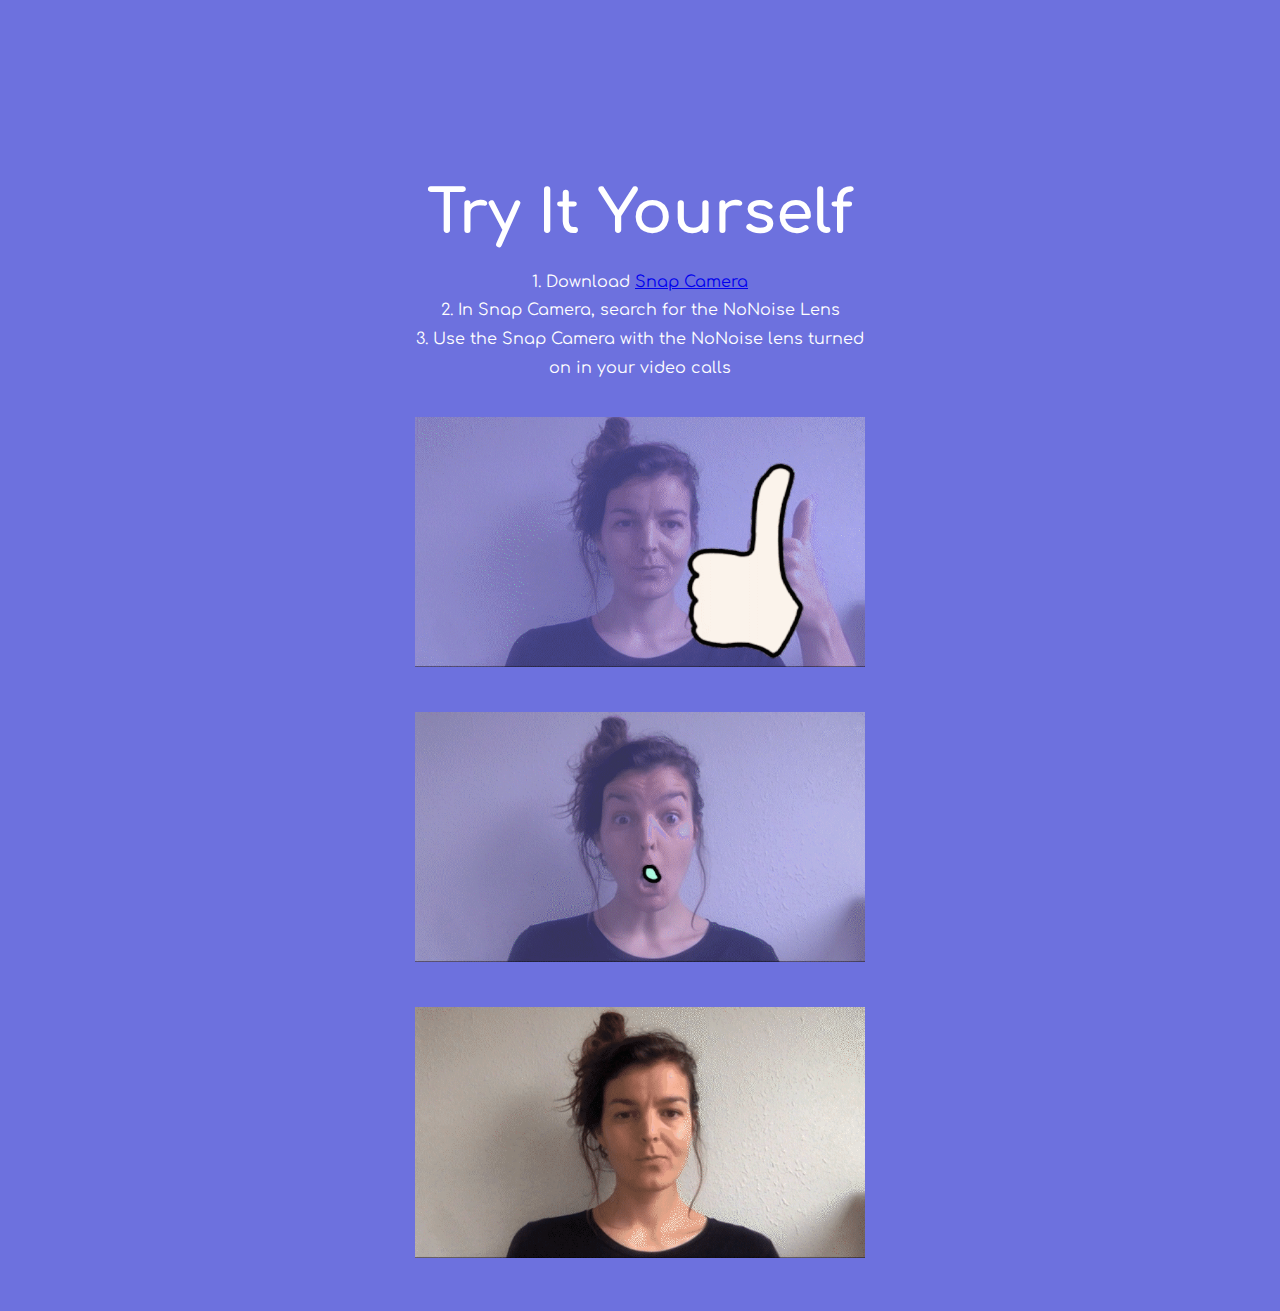
==== try.html @ 9f3b504e "try page" ====
<DOCTYPE! html>

<htmlL>

<head>
<!-- 	<link rel='icon' type='image/png' href='Icon.png'/> -->
	<link rel="stylesheet" href="main.css">
	<!-- <link rel="icon" href="Icon.ico"> -->
	<link href="https://fonts.googleapis.com/css2?family=Comfortaa:wght@600&display=swap" rel="stylesheet">
	<link href="https://fonts.googleapis.com/css2?family=Comfortaa:wght@300;600&display=swap" rel="stylesheet">
	
	<script src="js/script.js"></script>
</head>

<body>
	
	<div class="titleBlockTry">
		<div id="title">
			Try It Yourself
		</div>
		<div id="tagline">
			<p>1. Download <a href="https://snapcamera.snapchat.com" target="_blank">Snap Camera</a> <br> 2. In Snap Camera, search for the NoNoise Lens <br> 3. Use the Snap Camera with the NoNoise lens turned on in your video calls</p>
		</div>
	</div>
	<div class="explaingifs">
		<div>
			<br>
			<img src="assets/NoNoise_thumb.gif" alt=”gif”/>
			<br>
			<img src="assets/NoNoise_wow.gif" alt=”gif”/>
			<br>
			<img src="assets/NoNoise_clap.gif" alt=”gif”/>
		</div>
	</div>
	

	

	
</body>

</html>
---- main.css ----
body {
	background-color: #6d71de;
	color:white;
	font-family: 'Comfortaa', cursive;
}

.titleBlock {
	width: 350px;
	margin:0 auto;
	margin-top: 37vh;
}

.titleBlockTry {
	width: 450px;
	margin:0 auto;
	margin-top: 20vh;
}

.explaingifs {
	width: 450px;
	margin: 0 auto;
}

.explaingifs img {
	margin-bottom: 10%;
	width: 450px;
}

#title{
	position: relative;
	font-weight: bolder;
	font-size: 60px;/*4em;*/
	text-align: center;
	padding-bottom: 1%;
}

#subtitle{
	position:relative;
	font-weight: bolder;
	font-size: 18px;
	text-align: center;
	padding-bottom: 4%;
}

#tagline{
	position:relative;
	font-size: 16px;
	line-height: 1.8;
	text-align: center;
}

#menuGif {
	display:flex;
	justify-content: center;
	margin-top: -1em;
}

#menuGif img {
	height:7em;
	width:7em;
}

#menuGif a {
	color:white;
	text-decoration: none;
}

#menuGif a:hover {
	color:white;
	text-decoration: underline;
}

#menuTry {
	position: relative;
	display: flex;
	justify-content: flex-end;
	padding-right: 5px;
	z-index: 2;
}

#menuHack {
	position: relative;
	display:flex;
	justify-content: flex-start;
	padding-left: 5px;
	z-index: 3;
}

#TryMeLabel {
	text-align: center;
	font-size: 16px;
	padding-right: 4px;
}

#HackMeLabel {
	text-align: center;
	font-size: 16px;
	padding-right: 4px;
}


/*FREE FLOATING GIFS*/

#handClapGif{
	position:fixed;
	bottom:0;
	left:5vw;
	z-index: -1;
}

#handClapGif img {
	width:50%;
}

#wowGif{
	position:fixed;
	top:-10%;
	right:0;
	z-index: -1;
}

#wowGif img {
	width:55%;
}

#thumbGif {
	position:fixed;
	bottom:-10%;
	right:0;
	transform: scaleX(-1);
	z-index: -1;
}

#thumbGif img {
	width: 75%;
}






/*NARROW WINDOW EXCEPTIONS*/
@media all and (max-width : 900px) {
	#thumbGif img {
		display: none;
	}
}

/*MOBILE SETTINGS*/
@media only screen and (max-device-width : 800px) {
  .titleBlock {
  	width: 70%;
  	margin-top: 20vh;
  }

  #title{
  	font-size: 100px;
  }

  #subtitle {
  	font-size: 36px;
  }

  #tagline {
  	font-size: 32px;
  }

  #menuGif {
  	margin-top: -3em;
  }

  #menuGif img {
	height:12em;
	width:12em;
  }

  #menuTry {
  	padding-right: 10px;
  }

  #menuHack {
  	padding-left: 10px;
  }

  #TryMeLabel {
  	font-size: 32px;
  }

  #HackMeLabel {
  	font-size: 32px;
  }

  #handClapGif img {
	width:35vh;
  }

  #thumbGif img {
	display: none;
  }

  #wowGif img {
  	width:36vh;
  }

}
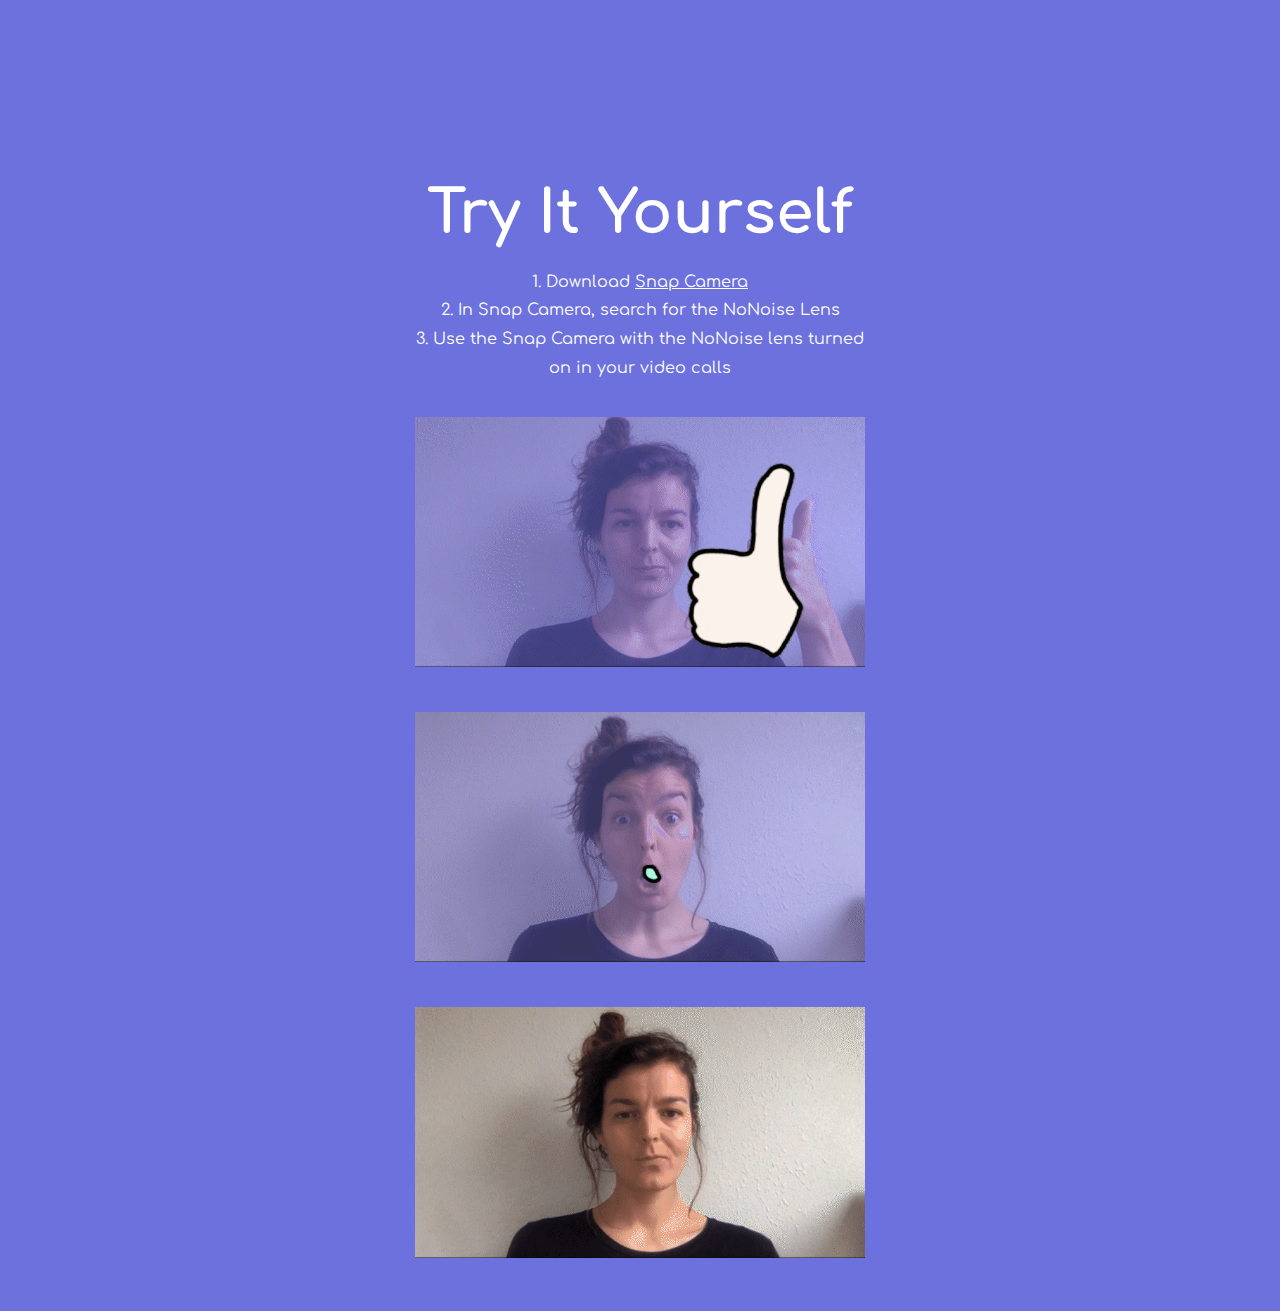
==== commit 505effa5: "change link color" ====
--- a/try.html
+++ b/try.html
@@ -19,7 +19,7 @@
 			Try It Yourself
 		</div>
 		<div id="tagline">
-			<p>1. Download <a href="https://snapcamera.snapchat.com" target="_blank">Snap Camera</a> <br> 2. In Snap Camera, search for the NoNoise Lens <br> 3. Use the Snap Camera with the NoNoise lens turned on in your video calls</p>
+			<p>1. Download <a href="https://snapcamera.snapchat.com" target="_blank" style="color:#ffffff">Snap Camera</a> <br> 2. In Snap Camera, search for the NoNoise Lens <br> 3. Use the Snap Camera with the NoNoise lens turned on in your video calls</p>
 		</div>
 	</div>
 	<div class="explaingifs">
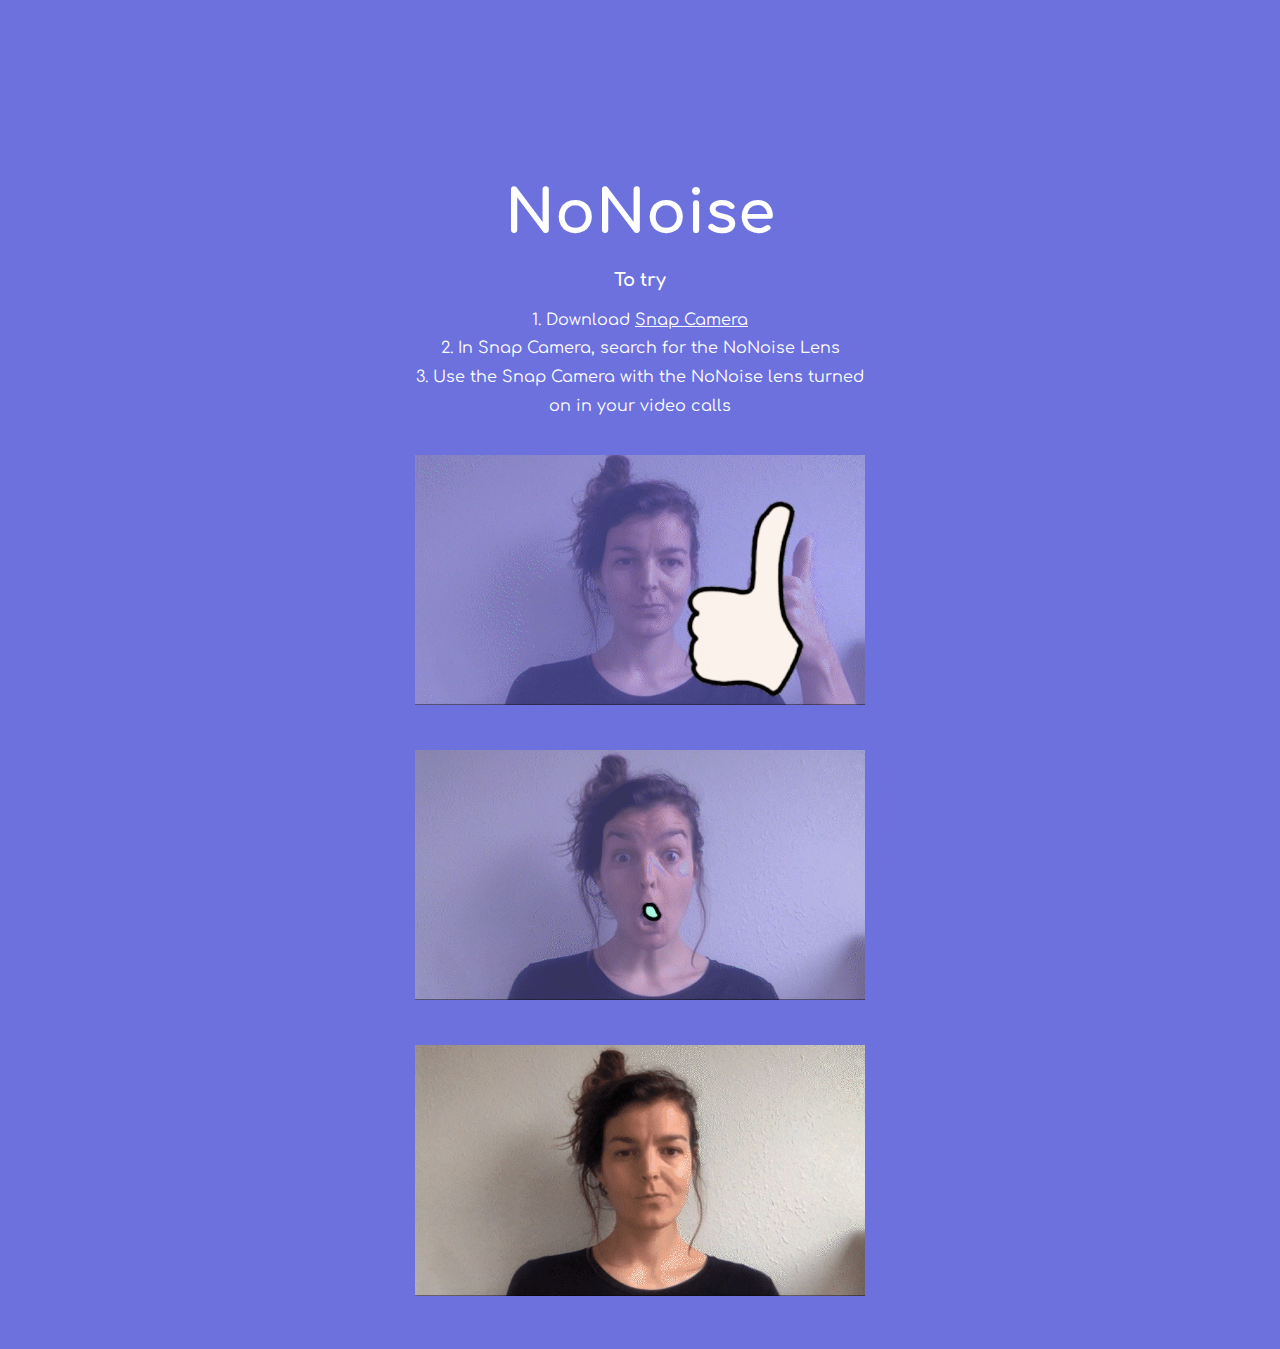
==== commit 198a0678: "back from try" ====
--- a/try.html
+++ b/try.html
@@ -16,7 +16,10 @@
 	
 	<div class="titleBlockTry">
 		<div id="title">
-			Try It Yourself
+			<a href="./try.html" style="color:#ffffff; text-decoration: none">NoNoise</a>
+		</div>
+		<div id="subtitleTry">
+			To try
 		</div>
 		<div id="tagline">
 			<p>1. Download <a href="https://snapcamera.snapchat.com" target="_blank" style="color:#ffffff">Snap Camera</a> <br> 2. In Snap Camera, search for the NoNoise Lens <br> 3. Use the Snap Camera with the NoNoise lens turned on in your video calls</p>
--- a/main.css
+++ b/main.css
@@ -41,6 +41,15 @@
 	font-size: 18px;
 	text-align: center;
 	padding-bottom: 4%;
+}
+
+#subtitleTry{
+	position:relative;
+	font-weight: bolder;
+	font-size: 18px;
+	text-align: center;
+	padding-bottom: 0%;
+	padding-top: 4%;
 }
 
 #tagline{
